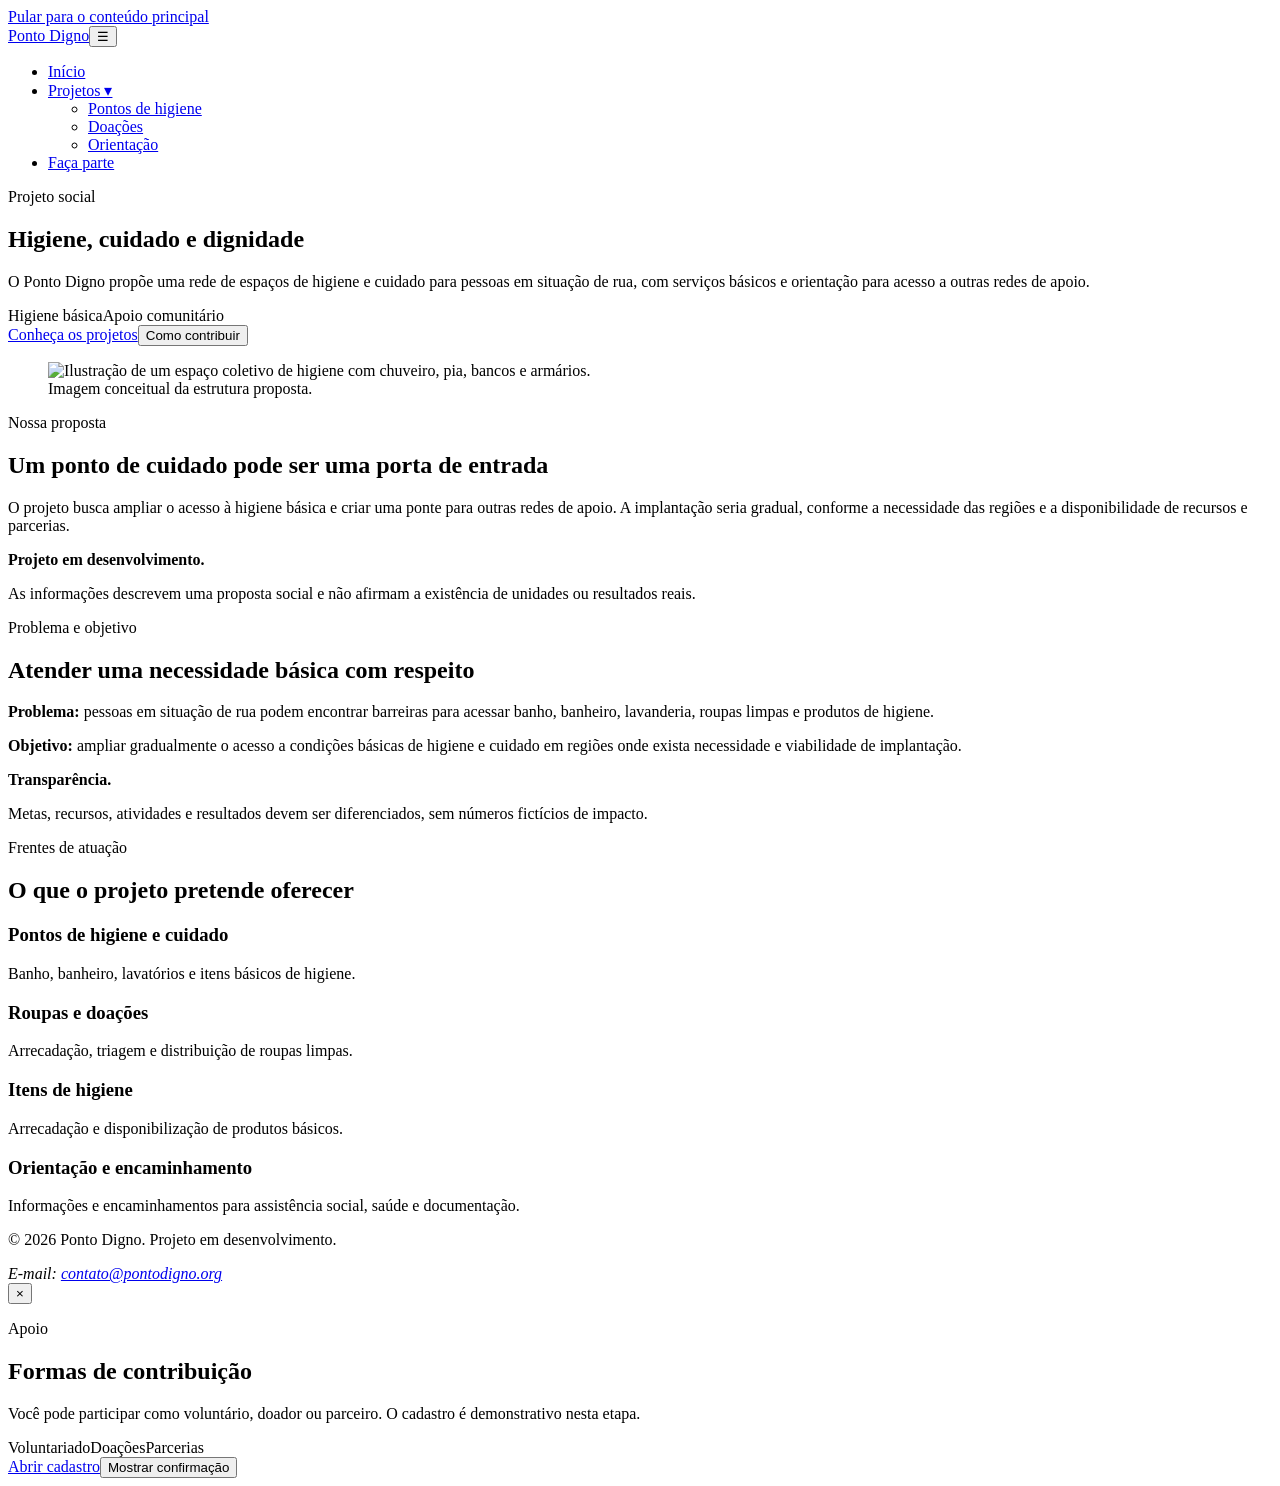
==== docs/index.html @ 2751f0d1 "build: prepara index.html para producao" ====
<!DOCTYPE html><html lang="pt-BR"><head><meta charset="UTF-8"><meta name="viewport" content="width=device-width, initial-scale=1.0"><meta name="description" content="Ponto Digno: proposta de pontos de higiene e cuidado para pessoas em situação de rua."><title>Ponto Digno | Higiene, cuidado e dignidade</title><link rel="stylesheet" href="css/style.min.css"></head><body><a class="skip-link" href="#conteudo-principal">Pular para o conteúdo principal</a><header class="cabecalho"><div class="container cabecalho-conteudo"><a class="logo" href="index.html">Ponto Digno</a><button class="menu-toggle" id="menu-toggle" type="button" aria-controls="menu-principal" aria-expanded="false" aria-label="Abrir menu">☰</button><nav aria-label="Navegação principal"><ul class="menu" id="menu-principal"><li><a href="index.html" aria-current="page">Início</a></li><li class="menu-item-dropdown"><a class="menu-trigger" href="projetos.html">Projetos ▾</a><ul class="submenu"><li><a href="projetos.html#higiene">Pontos de higiene</a></li><li><a href="projetos.html#doacoes">Doações</a></li><li><a href="projetos.html#encaminhamento">Orientação</a></li></ul></li><li><a href="cadastro.html">Faça parte</a></li></ul></nav></div></header><main id="conteudo-principal"><section class="hero"><div class="container grid-12"><div class="hero-copy"><p class="eyebrow">Projeto social</p><h1>Higiene, cuidado e dignidade</h1><p class="lead">O Ponto Digno propõe uma rede de espaços de higiene e cuidado para pessoas em situação de rua, com serviços básicos e orientação para acesso a outras redes de apoio.</p><div class="badges"><span class="badge badge-destaque">Higiene básica</span><span class="badge badge-voluntario">Apoio comunitário</span></div><div class="acoes"><a class="botao" href="projetos.html">Conheça os projetos</a><button class="botao botao-secundario" type="button" data-open-modal>Como contribuir</button></div></div><figure class="hero-media imagem-destaque"><img fetchpriority="high" src="imagens/03_estrutura_ponto.svg" alt="Ilustração de um espaço coletivo de higiene com chuveiro, pia, bancos e armários."><figcaption>Imagem conceitual da estrutura proposta.</figcaption></figure></div></section><section class="secao"><div class="container grid-12"><div class="coluna-8"><p class="eyebrow">Nossa proposta</p><h2>Um ponto de cuidado pode ser uma porta de entrada</h2><p>O projeto busca ampliar o acesso à higiene básica e criar uma ponte para outras redes de apoio. A implantação seria gradual, conforme a necessidade das regiões e a disponibilidade de recursos e parcerias.</p></div><aside class="alerta coluna-4" role="note"><strong>Projeto em desenvolvimento.</strong><p>As informações descrevem uma proposta social e não afirmam a existência de unidades ou resultados reais.</p></aside></div></section><section class="secao"><div class="container grid-12"><div class="coluna-8"><p class="eyebrow">Problema e objetivo</p><h2>Atender uma necessidade básica com respeito</h2><p><strong>Problema:</strong> pessoas em situação de rua podem encontrar barreiras para acessar banho, banheiro, lavanderia, roupas limpas e produtos de higiene.</p><p><strong>Objetivo:</strong> ampliar gradualmente o acesso a condições básicas de higiene e cuidado em regiões onde exista necessidade e viabilidade de implantação.</p></div><aside class="alerta coluna-4" role="note"><strong>Transparência.</strong><p>Metas, recursos, atividades e resultados devem ser diferenciados, sem números fictícios de impacto.</p></aside></div></section><section class="secao secao-clara"><div class="container"><p class="eyebrow">Frentes de atuação</p><h2>O que o projeto pretende oferecer</h2><div class="cards"><article class="card"><h3>Pontos de higiene e cuidado</h3><p>Banho, banheiro, lavatórios e itens básicos de higiene.</p></article><article class="card"><h3>Roupas e doações</h3><p>Arrecadação, triagem e distribuição de roupas limpas.</p></article><article class="card"><h3>Itens de higiene</h3><p>Arrecadação e disponibilização de produtos básicos.</p></article><article class="card"><h3>Orientação e encaminhamento</h3><p>Informações e encaminhamentos para assistência social, saúde e documentação.</p></article></div></div></section></main><footer class="rodape"><div class="container rodape-conteudo"><p>© 2026 Ponto Digno. Projeto em desenvolvimento.</p><address>E-mail: <a href="mailto:contato@pontodigno.org">contato@pontodigno.org</a></address></div></footer><div class="modal-backdrop" id="modal-contribuir" aria-hidden="true"><div class="modal" role="dialog" aria-modal="true" aria-labelledby="modal-titulo" aria-describedby="modal-descricao"><button class="modal-close" id="modal-close" type="button" aria-label="Fechar">×</button><p class="eyebrow">Apoio</p><h2 id="modal-titulo">Formas de contribuição</h2><p id="modal-descricao">Você pode participar como voluntário, doador ou parceiro. O cadastro é demonstrativo nesta etapa.</p><div class="badges"><span class="badge badge-voluntario">Voluntariado</span><span class="badge badge-destaque">Doações</span><span class="badge">Parcerias</span></div><div class="acoes"><a class="botao" href="cadastro.html">Abrir cadastro</a><button class="botao botao-secundario" type="button" data-toast="Obrigado pelo interesse no Ponto Digno.">Mostrar confirmação</button></div></div></div><div class="toast" id="toast" role="status" aria-live="polite"></div><script src="js/storage.min.js"></script><script src="../js/ui.min.js"></script><script src="../js/formulario.min.js"></script><script src="../js/router.min.js"></script><script src="../js/script.min.js"></script></body></html>
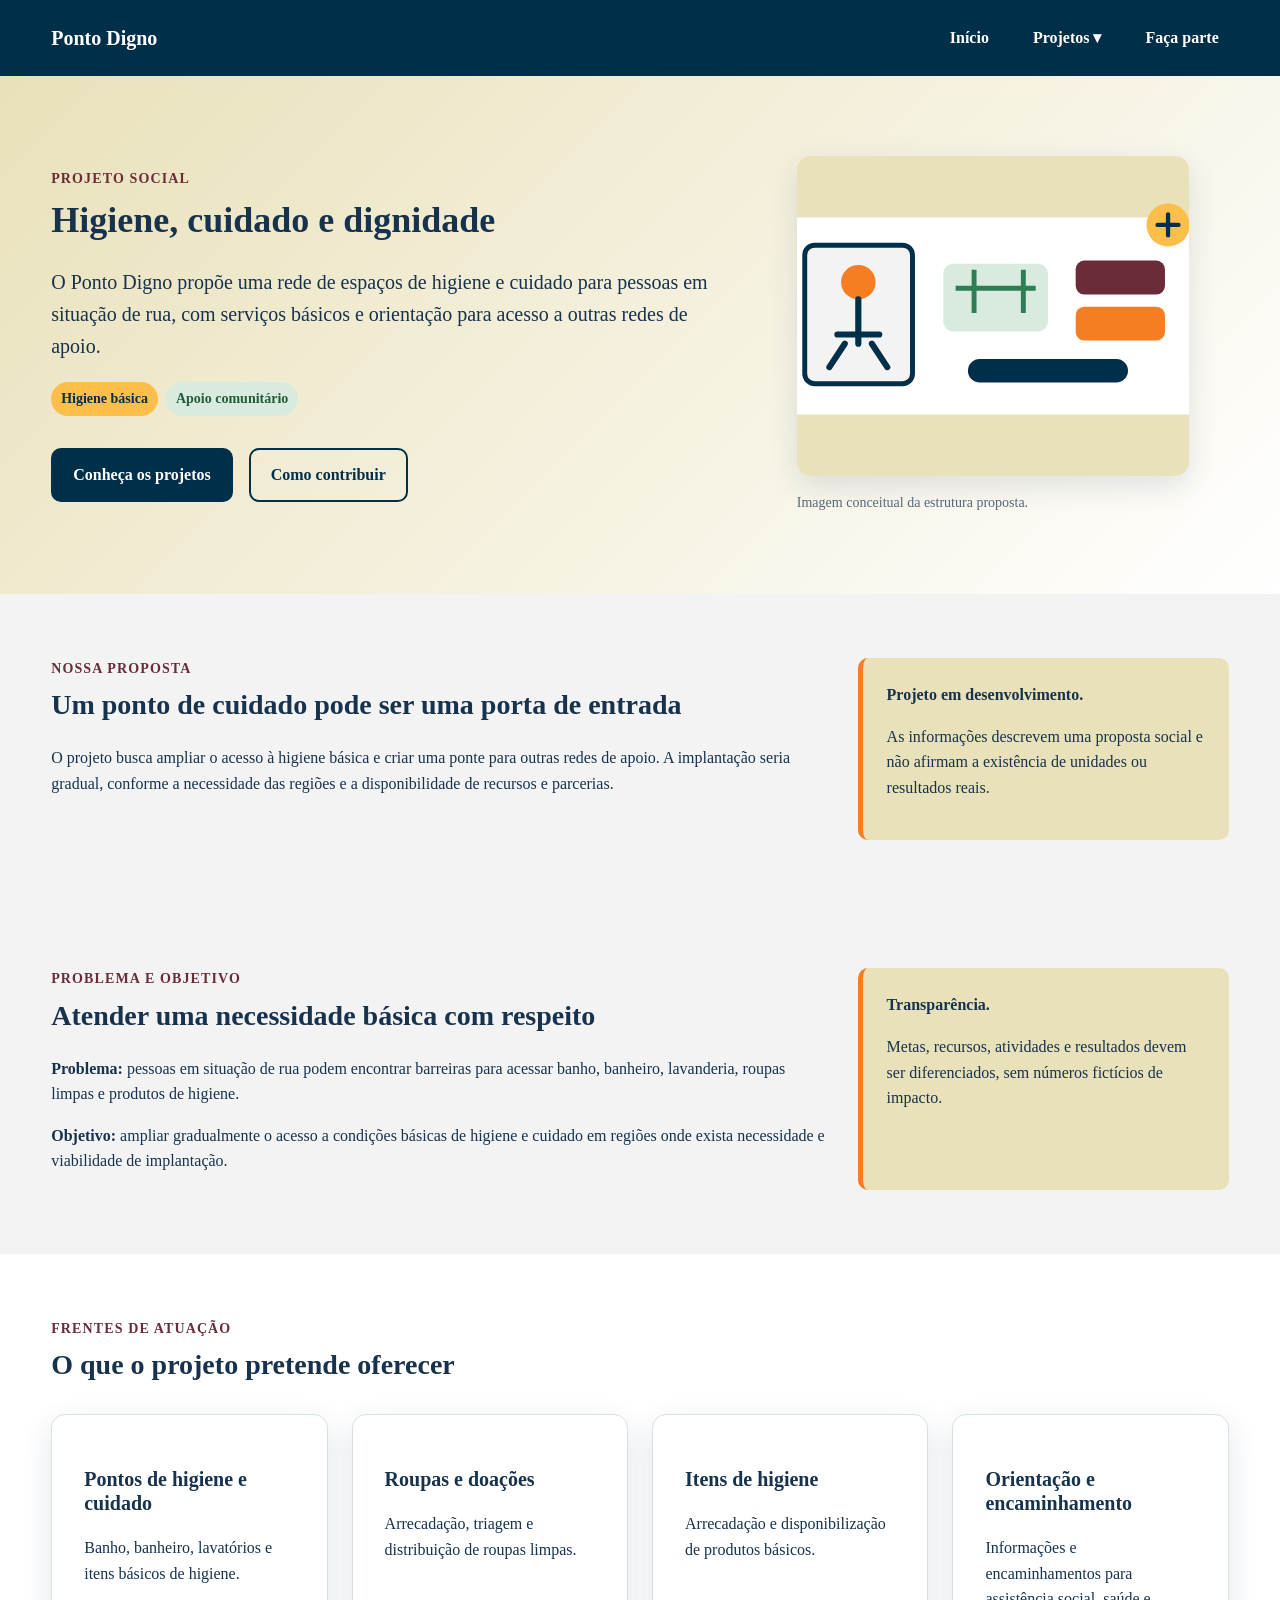
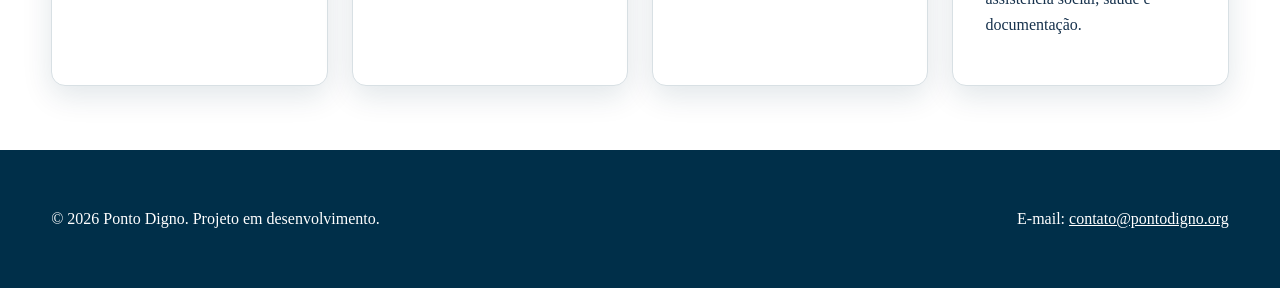
==== commit f9e30883: "fix: corrige scripts da versão publicada" ====
--- a/docs/index.html
+++ b/docs/index.html
@@ -1 +1 @@
-<!DOCTYPE html><html lang="pt-BR"><head><meta charset="UTF-8"><meta name="viewport" content="width=device-width, initial-scale=1.0"><meta name="description" content="Ponto Digno: proposta de pontos de higiene e cuidado para pessoas em situação de rua."><title>Ponto Digno | Higiene, cuidado e dignidade</title><link rel="stylesheet" href="css/style.min.css"></head><body><a class="skip-link" href="#conteudo-principal">Pular para o conteúdo principal</a><header class="cabecalho"><div class="container cabecalho-conteudo"><a class="logo" href="index.html">Ponto Digno</a><button class="menu-toggle" id="menu-toggle" type="button" aria-controls="menu-principal" aria-expanded="false" aria-label="Abrir menu">☰</button><nav aria-label="Navegação principal"><ul class="menu" id="menu-principal"><li><a href="index.html" aria-current="page">Início</a></li><li class="menu-item-dropdown"><a class="menu-trigger" href="projetos.html">Projetos ▾</a><ul class="submenu"><li><a href="projetos.html#higiene">Pontos de higiene</a></li><li><a href="projetos.html#doacoes">Doações</a></li><li><a href="projetos.html#encaminhamento">Orientação</a></li></ul></li><li><a href="cadastro.html">Faça parte</a></li></ul></nav></div></header><main id="conteudo-principal"><section class="hero"><div class="container grid-12"><div class="hero-copy"><p class="eyebrow">Projeto social</p><h1>Higiene, cuidado e dignidade</h1><p class="lead">O Ponto Digno propõe uma rede de espaços de higiene e cuidado para pessoas em situação de rua, com serviços básicos e orientação para acesso a outras redes de apoio.</p><div class="badges"><span class="badge badge-destaque">Higiene básica</span><span class="badge badge-voluntario">Apoio comunitário</span></div><div class="acoes"><a class="botao" href="projetos.html">Conheça os projetos</a><button class="botao botao-secundario" type="button" data-open-modal>Como contribuir</button></div></div><figure class="hero-media imagem-destaque"><img fetchpriority="high" src="imagens/03_estrutura_ponto.svg" alt="Ilustração de um espaço coletivo de higiene com chuveiro, pia, bancos e armários."><figcaption>Imagem conceitual da estrutura proposta.</figcaption></figure></div></section><section class="secao"><div class="container grid-12"><div class="coluna-8"><p class="eyebrow">Nossa proposta</p><h2>Um ponto de cuidado pode ser uma porta de entrada</h2><p>O projeto busca ampliar o acesso à higiene básica e criar uma ponte para outras redes de apoio. A implantação seria gradual, conforme a necessidade das regiões e a disponibilidade de recursos e parcerias.</p></div><aside class="alerta coluna-4" role="note"><strong>Projeto em desenvolvimento.</strong><p>As informações descrevem uma proposta social e não afirmam a existência de unidades ou resultados reais.</p></aside></div></section><section class="secao"><div class="container grid-12"><div class="coluna-8"><p class="eyebrow">Problema e objetivo</p><h2>Atender uma necessidade básica com respeito</h2><p><strong>Problema:</strong> pessoas em situação de rua podem encontrar barreiras para acessar banho, banheiro, lavanderia, roupas limpas e produtos de higiene.</p><p><strong>Objetivo:</strong> ampliar gradualmente o acesso a condições básicas de higiene e cuidado em regiões onde exista necessidade e viabilidade de implantação.</p></div><aside class="alerta coluna-4" role="note"><strong>Transparência.</strong><p>Metas, recursos, atividades e resultados devem ser diferenciados, sem números fictícios de impacto.</p></aside></div></section><section class="secao secao-clara"><div class="container"><p class="eyebrow">Frentes de atuação</p><h2>O que o projeto pretende oferecer</h2><div class="cards"><article class="card"><h3>Pontos de higiene e cuidado</h3><p>Banho, banheiro, lavatórios e itens básicos de higiene.</p></article><article class="card"><h3>Roupas e doações</h3><p>Arrecadação, triagem e distribuição de roupas limpas.</p></article><article class="card"><h3>Itens de higiene</h3><p>Arrecadação e disponibilização de produtos básicos.</p></article><article class="card"><h3>Orientação e encaminhamento</h3><p>Informações e encaminhamentos para assistência social, saúde e documentação.</p></article></div></div></section></main><footer class="rodape"><div class="container rodape-conteudo"><p>© 2026 Ponto Digno. Projeto em desenvolvimento.</p><address>E-mail: <a href="mailto:contato@pontodigno.org">contato@pontodigno.org</a></address></div></footer><div class="modal-backdrop" id="modal-contribuir" aria-hidden="true"><div class="modal" role="dialog" aria-modal="true" aria-labelledby="modal-titulo" aria-describedby="modal-descricao"><button class="modal-close" id="modal-close" type="button" aria-label="Fechar">×</button><p class="eyebrow">Apoio</p><h2 id="modal-titulo">Formas de contribuição</h2><p id="modal-descricao">Você pode participar como voluntário, doador ou parceiro. O cadastro é demonstrativo nesta etapa.</p><div class="badges"><span class="badge badge-voluntario">Voluntariado</span><span class="badge badge-destaque">Doações</span><span class="badge">Parcerias</span></div><div class="acoes"><a class="botao" href="cadastro.html">Abrir cadastro</a><button class="botao botao-secundario" type="button" data-toast="Obrigado pelo interesse no Ponto Digno.">Mostrar confirmação</button></div></div></div><div class="toast" id="toast" role="status" aria-live="polite"></div><script src="js/storage.min.js"></script><script src="../js/ui.min.js"></script><script src="../js/formulario.min.js"></script><script src="../js/router.min.js"></script><script src="../js/script.min.js"></script></body></html>+<!DOCTYPE html><html lang="pt-BR"><head><meta charset="UTF-8"><meta name="viewport" content="width=device-width, initial-scale=1.0"><meta name="description" content="Ponto Digno: proposta de pontos de higiene e cuidado para pessoas em situação de rua."><title>Ponto Digno | Higiene, cuidado e dignidade</title><link rel="stylesheet" href="css/style.min.css"></head><body><a class="skip-link" href="#conteudo-principal">Pular para o conteúdo principal</a><header class="cabecalho"><div class="container cabecalho-conteudo"><a class="logo" href="index.html">Ponto Digno</a><button class="menu-toggle" id="menu-toggle" type="button" aria-controls="menu-principal" aria-expanded="false" aria-label="Abrir menu">☰</button><nav aria-label="Navegação principal"><ul class="menu" id="menu-principal"><li><a href="index.html" aria-current="page">Início</a></li><li class="menu-item-dropdown"><a class="menu-trigger" href="projetos.html">Projetos ▾</a><ul class="submenu"><li><a href="projetos.html#higiene">Pontos de higiene</a></li><li><a href="projetos.html#doacoes">Doações</a></li><li><a href="projetos.html#encaminhamento">Orientação</a></li></ul></li><li><a href="cadastro.html">Faça parte</a></li></ul></nav></div></header><main id="conteudo-principal"><section class="hero"><div class="container grid-12"><div class="hero-copy"><p class="eyebrow">Projeto social</p><h1>Higiene, cuidado e dignidade</h1><p class="lead">O Ponto Digno propõe uma rede de espaços de higiene e cuidado para pessoas em situação de rua, com serviços básicos e orientação para acesso a outras redes de apoio.</p><div class="badges"><span class="badge badge-destaque">Higiene básica</span><span class="badge badge-voluntario">Apoio comunitário</span></div><div class="acoes"><a class="botao" href="projetos.html">Conheça os projetos</a><button class="botao botao-secundario" type="button" data-open-modal>Como contribuir</button></div></div><figure class="hero-media imagem-destaque"><img fetchpriority="high" src="imagens/03_estrutura_ponto.svg" alt="Ilustração de um espaço coletivo de higiene com chuveiro, pia, bancos e armários."><figcaption>Imagem conceitual da estrutura proposta.</figcaption></figure></div></section><section class="secao"><div class="container grid-12"><div class="coluna-8"><p class="eyebrow">Nossa proposta</p><h2>Um ponto de cuidado pode ser uma porta de entrada</h2><p>O projeto busca ampliar o acesso à higiene básica e criar uma ponte para outras redes de apoio. A implantação seria gradual, conforme a necessidade das regiões e a disponibilidade de recursos e parcerias.</p></div><aside class="alerta coluna-4" role="note"><strong>Projeto em desenvolvimento.</strong><p>As informações descrevem uma proposta social e não afirmam a existência de unidades ou resultados reais.</p></aside></div></section><section class="secao"><div class="container grid-12"><div class="coluna-8"><p class="eyebrow">Problema e objetivo</p><h2>Atender uma necessidade básica com respeito</h2><p><strong>Problema:</strong> pessoas em situação de rua podem encontrar barreiras para acessar banho, banheiro, lavanderia, roupas limpas e produtos de higiene.</p><p><strong>Objetivo:</strong> ampliar gradualmente o acesso a condições básicas de higiene e cuidado em regiões onde exista necessidade e viabilidade de implantação.</p></div><aside class="alerta coluna-4" role="note"><strong>Transparência.</strong><p>Metas, recursos, atividades e resultados devem ser diferenciados, sem números fictícios de impacto.</p></aside></div></section><section class="secao secao-clara"><div class="container"><p class="eyebrow">Frentes de atuação</p><h2>O que o projeto pretende oferecer</h2><div class="cards"><article class="card"><h3>Pontos de higiene e cuidado</h3><p>Banho, banheiro, lavatórios e itens básicos de higiene.</p></article><article class="card"><h3>Roupas e doações</h3><p>Arrecadação, triagem e distribuição de roupas limpas.</p></article><article class="card"><h3>Itens de higiene</h3><p>Arrecadação e disponibilização de produtos básicos.</p></article><article class="card"><h3>Orientação e encaminhamento</h3><p>Informações e encaminhamentos para assistência social, saúde e documentação.</p></article></div></div></section></main><footer class="rodape"><div class="container rodape-conteudo"><p>© 2026 Ponto Digno. Projeto em desenvolvimento.</p><address>E-mail: <a href="mailto:contato@pontodigno.org">contato@pontodigno.org</a></address></div></footer><div class="modal-backdrop" id="modal-contribuir" aria-hidden="true"><div class="modal" role="dialog" aria-modal="true" aria-labelledby="modal-titulo" aria-describedby="modal-descricao"><button class="modal-close" id="modal-close" type="button" aria-label="Fechar">×</button><p class="eyebrow">Apoio</p><h2 id="modal-titulo">Formas de contribuição</h2><p id="modal-descricao">Você pode participar como voluntário, doador ou parceiro. O cadastro é demonstrativo nesta etapa.</p><div class="badges"><span class="badge badge-voluntario">Voluntariado</span><span class="badge badge-destaque">Doações</span><span class="badge">Parcerias</span></div><div class="acoes"><a class="botao" href="cadastro.html">Abrir cadastro</a><button class="botao botao-secundario" type="button" data-toast="Obrigado pelo interesse no Ponto Digno.">Mostrar confirmação</button></div></div></div><div class="toast" id="toast" role="status" aria-live="polite"></div><script src="js/storage.min.js"></script><script src="js/ui.min.js"></script><script src="js/formulario.min.js"></script><script src="js/router.min.js"></script><script src="js/script.min.js"></script></body></html>
--- a/docs/css/style.min.css
+++ b/docs/css/style.min.css
@@ -0,0 +1 @@
+.skip-link{position:absolute;left:8px;top:-48px;z-index:200;padding:10px 14px;background:var(--cor-amarelo);color:var(--cor-azul);font-weight:800;text-decoration:none;border-radius:8px}.skip-link:focus{top:8px}:root{--cor-azul:#002F49;--cor-vinho:#6A2C39;--cor-vermelho:#D62A28;--cor-laranja:#F67D22;--cor-amarelo:#FDBE4A;--cor-creme:#E9E1BA;--cor-branco:#FFFFFF;--cor-cinza:#F3F3F3;--cor-texto:#17324D;--cor-sucesso:#2F7D55;--fonte-xs:14px;--fonte-sm:16px;--fonte-md:20px;--fonte-lg:28px;--fonte-xl:36px;--espaco-1:8px;--espaco-2:16px;--espaco-3:24px;--espaco-4:32px;--espaco-5:40px;--espaco-6:48px;--espaco-7:64px;--raio:14px;--sombra:0 10px 30px rgba(0,47,73,.12);--transicao:180ms ease}*{box-sizing:border-box}html{scroll-behavior:smooth}body{margin:0;font-family:"Times New Roman",Times,serif;line-height:1.6;color:var(--cor-texto);background:var(--cor-cinza)}img{max-width:100%;height:auto}a{color:inherit}button,input,select,textarea{font:inherit}.container{width:min(1180px,92%);margin-inline:auto}.grid-12{display:grid;grid-template-columns:repeat(12,minmax(0,1fr));gap:var(--espaco-4)}.coluna-8{grid-column:span 8}.coluna-4{grid-column:span 4}.cabecalho{position:sticky;top:0;z-index:50;background:var(--cor-azul);color:var(--cor-branco)}.cabecalho-conteudo{min-height:76px;display:flex;justify-content:space-between;align-items:center;gap:var(--espaco-3)}.logo{color:var(--cor-branco);text-decoration:none;font-size:var(--fonte-md);font-weight:800;white-space:nowrap}.menu-toggle{display:none;border:2px solid var(--cor-creme);background:transparent;color:var(--cor-branco);padding:9px 11px;border-radius:10px}.menu-toggle:focus-visible{outline:3px solid var(--cor-amarelo);outline-offset:2px}.menu{display:flex;align-items:center;gap:var(--espaco-3);list-style:none;margin:0;padding:0}.menu>li{position:relative}.menu a,.menu-trigger{display:block;color:var(--cor-branco);text-decoration:none;font-weight:700;padding:8px 10px;border-radius:8px}.menu a:hover,.menu a:focus-visible,.menu-trigger:hover,.menu-trigger:focus-visible{background:rgba(255,255,255,.12)}.submenu{position:absolute;top:calc(100%+8px);left:0;min-width:230px;padding:10px;list-style:none;background:var(--cor-branco);color:var(--cor-texto);border-radius:12px;box-shadow:var(--sombra);opacity:0;visibility:hidden;transform:translateY(-8px);transition:opacity var(--transicao),transform var(--transicao),visibility var(--transicao)}.submenu a{color:var(--cor-texto)}.menu-item-dropdown:hover .submenu,.menu-item-dropdown:focus-within .submenu{opacity:1;visibility:visible;transform:translateY(0)}.hero{padding:var(--espaco-7) 0;background:linear-gradient(135deg,var(--cor-creme),var(--cor-branco))}.hero-copy{grid-column:span 7;align-self:center}.hero-media{grid-column:span 5}.imagem-destaque img{width:100%;min-height:320px;object-fit:cover;border-radius:var(--raio);box-shadow:var(--sombra)}.imagem-destaque figcaption{margin-top:8px;color:#52697b;font-size:var(--fonte-xs)}.eyebrow{margin:0 0 var(--espaco-1);font-size:var(--fonte-xs);font-weight:800;letter-spacing:.08em;text-transform:uppercase;color:var(--cor-vinho)}h1,h2,h3{line-height:1.2}h1{margin:0 0 var(--espaco-3);font-size:var(--fonte-xl)}h2{font-size:var(--fonte-lg);margin-top:0}h3{font-size:var(--fonte-md)}.lead{font-size:var(--fonte-md);max-width:680px}.secao{padding:var(--espaco-7) 0}.secao-clara{background:var(--cor-branco)}.acoes{display:flex;flex-wrap:wrap;gap:var(--espaco-2);align-items:center;margin-top:var(--espaco-4)}.botao{display:inline-flex;justify-content:center;align-items:center;gap:var(--espaco-1);border:2px solid var(--cor-azul);border-radius:10px;padding:12px 20px;background:var(--cor-azul);color:var(--cor-branco);text-decoration:none;font-weight:800;cursor:pointer;transition:transform var(--transicao),background var(--transicao),box-shadow var(--transicao)}.botao:hover{background:var(--cor-vinho);border-color:var(--cor-vinho);transform:translateY(-1px);box-shadow:0 8px 18px rgba(106,44,57,.18)}.botao:focus-visible{outline:3px solid var(--cor-amarelo);outline-offset:3px}.botao-secundario{background:transparent;color:var(--cor-azul)}.botao-secundario:hover{color:var(--cor-branco)}.alerta{padding:var(--espaco-3);border-left:5px solid var(--cor-laranja);background:var(--cor-creme);border-radius:10px}.badges{display:flex;flex-wrap:wrap;gap:var(--espaco-1)}.badge{display:inline-flex;align-items:center;border-radius:999px;padding:6px 10px;background:#e7eef2;color:var(--cor-azul);font-size:var(--fonte-xs);font-weight:800}.badge-destaque{background:var(--cor-amarelo)}.badge-voluntario{background:#d9ebdf;color:#215c3b}.cards{display:flex;flex-wrap:wrap;gap:var(--espaco-3);margin-top:var(--espaco-4)}.card{flex:1 1 240px;padding:var(--espaco-4);background:var(--cor-branco);border:1px solid #d8e0e4;border-radius:var(--raio);box-shadow:var(--sombra)}.projetos-grid{display:flex;flex-wrap:wrap;gap:var(--espaco-3);margin-top:var(--espaco-5)}.projeto-card{flex:1 1 340px;padding:0;overflow:hidden}.projeto-card img{display:block;width:100%;height:220px;object-fit:cover;background:var(--cor-creme)}.projeto-conteudo{padding:var(--espaco-4)}.formulario-container{max-width:900px}.formulario-container form{margin-top:var(--espaco-4)}fieldset{margin:0 0 var(--espaco-3);padding:var(--espaco-3);border:1px solid #cfd9de;border-radius:var(--raio);background:var(--cor-branco)}legend{padding:0 var(--espaco-1);font-weight:800}.opcoes{display:flex;flex-wrap:wrap;gap:var(--espaco-3)}.opcoes label{display:inline-flex;align-items:center;gap:8px}.campos-grid{display:grid;grid-template-columns:repeat(2,minmax(0,1fr));gap:var(--espaco-3)}.campo{display:flex;flex-direction:column;gap:6px}.campo label{font-weight:800;font-size:var(--fonte-sm)}.campo input,.campo select{width:100%;padding:11px 12px;border:1px solid #bdcbd2;border-radius:9px;background:#fff;color:var(--cor-texto)}.campo input:focus,.campo select:focus{outline:none;border-color:var(--cor-azul);box-shadow:0 0 0 3px rgba(0,47,73,.12)}.campo input:invalid:not(:placeholder-shown){border-color:var(--cor-vermelho)}.campo input:valid{border-color:var(--cor-sucesso)}.mensagem{min-height:28px;margin:var(--espaco-2) 0 0;font-weight:800}.mensagem.sucesso{color:var(--cor-sucesso)}.rodape{padding:var(--espaco-5) 0;background:var(--cor-azul);color:var(--cor-branco)}.rodape-conteudo{display:flex;justify-content:space-between;align-items:center;gap:var(--espaco-3)}.rodape address{font-style:normal}.modal-backdrop{position:fixed;inset:0;z-index:100;display:none;place-items:center;padding:var(--espaco-3);background:rgba(0,47,73,.72)}.modal-backdrop.aberto{display:grid}.modal{width:min(620px,100%);padding:var(--espaco-5);background:var(--cor-branco);border-radius:var(--raio);box-shadow:0 24px 60px rgba(0,0,0,.25);position:relative}.modal-close{position:absolute;top:14px;right:14px;border:0;background:transparent;font-size:28px;cursor:pointer;color:var(--cor-azul)}.modal-close:focus-visible{outline:3px solid var(--cor-amarelo)}.toast{position:fixed;right:24px;bottom:24px;z-index:120;max-width:min(420px,calc(100% - 48px));padding:14px 18px;border-radius:10px;background:var(--cor-azul);color:var(--cor-branco);box-shadow:var(--sombra);opacity:0;transform:translateY(16px);pointer-events:none;transition:opacity var(--transicao),transform var(--transicao)}.toast.visivel{opacity:1;transform:translateY(0)}@media(max-width:800px){.menu-toggle{display:block}.cabecalho nav{display:none;position:absolute;top:76px;left:0;width:100%;padding:12px 4%;background:var(--cor-azul)}.cabecalho nav.aberto{display:block}.menu{flex-direction:column;align-items:stretch;gap:4px}.menu a{width:100%}.submenu{position:static;display:none;opacity:1;visibility:visible;transform:none;background:rgba(255,255,255,.08);box-shadow:none}.menu-item-dropdown:hover .submenu,.menu-item-dropdown:focus-within .submenu{display:block}.grid-12{grid-template-columns:1fr}.hero-copy,.hero-media,.coluna-8,.coluna-4{grid-column:auto}.campos-grid{grid-template-columns:1fr}.rodape-conteudo{flex-direction:column;align-items:flex-start}}@media(max-width:480px){:root{--fonte-xl:30px;--fonte-lg:24px}.container{width:min(100% - 24px,1180px)}.acoes .botao{width:100%}.projeto-card{flex-basis:100%}}@media(prefers-reduced-motion:reduce){html{scroll-behavior:auto}*,*::before,*::after{transition-duration:.01ms!important}}a:focus-visible{outline:3px solid var(--cor-amarelo);outline-offset:3px}
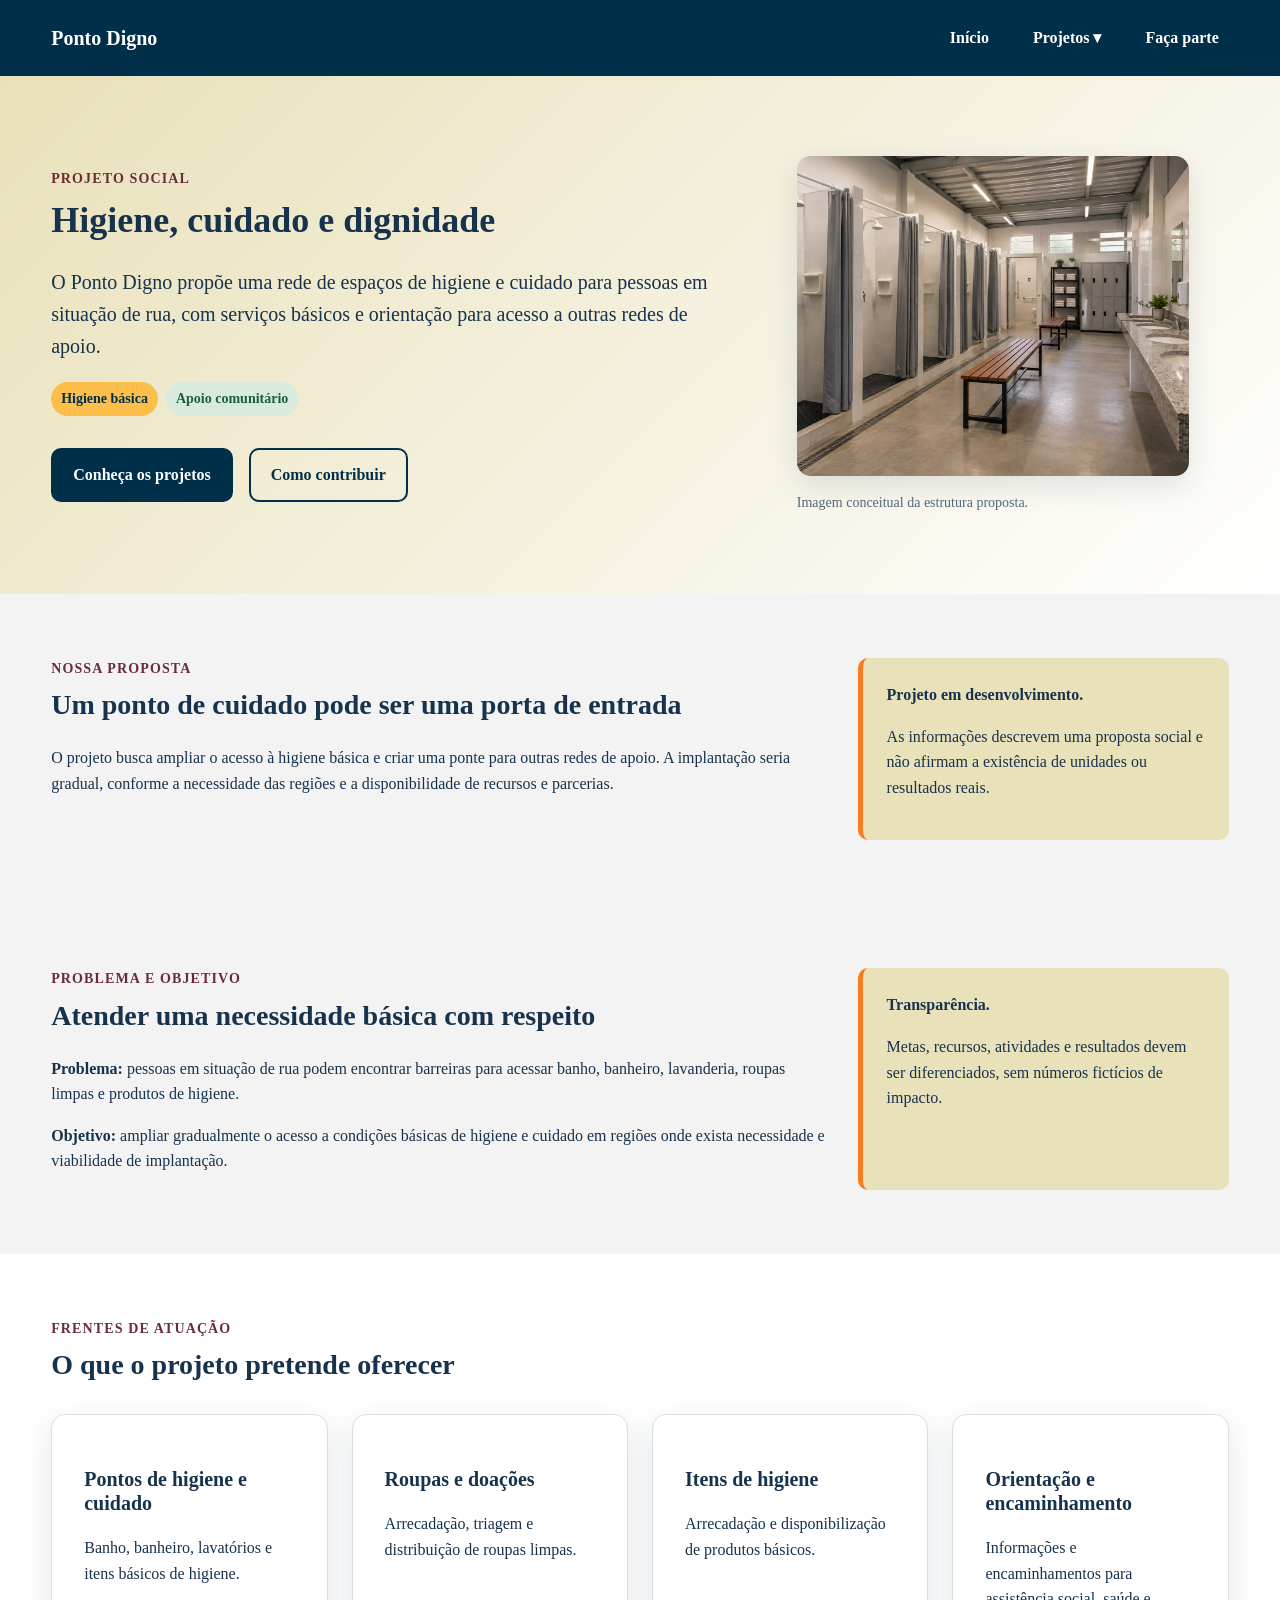
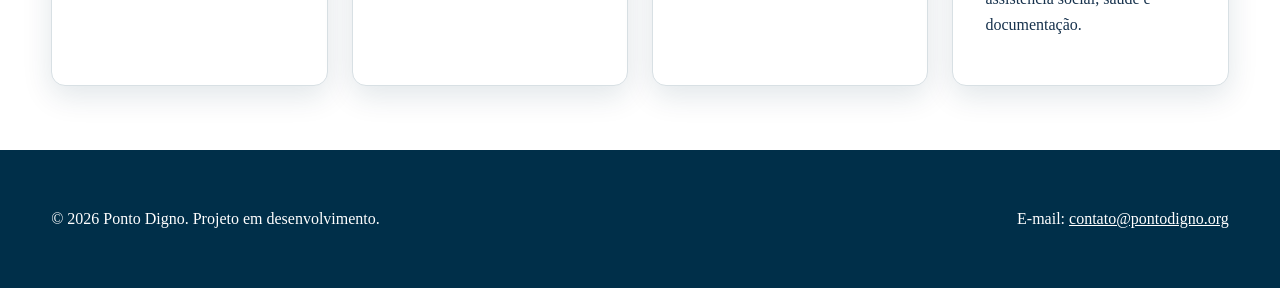
==== commit e04dbfe9: "fix: atualiza imagens da versão publicada" ====
--- a/docs/index.html
+++ b/docs/index.html
@@ -1 +1 @@
-<!DOCTYPE html><html lang="pt-BR"><head><meta charset="UTF-8"><meta name="viewport" content="width=device-width, initial-scale=1.0"><meta name="description" content="Ponto Digno: proposta de pontos de higiene e cuidado para pessoas em situação de rua."><title>Ponto Digno | Higiene, cuidado e dignidade</title><link rel="stylesheet" href="css/style.min.css"></head><body><a class="skip-link" href="#conteudo-principal">Pular para o conteúdo principal</a><header class="cabecalho"><div class="container cabecalho-conteudo"><a class="logo" href="index.html">Ponto Digno</a><button class="menu-toggle" id="menu-toggle" type="button" aria-controls="menu-principal" aria-expanded="false" aria-label="Abrir menu">☰</button><nav aria-label="Navegação principal"><ul class="menu" id="menu-principal"><li><a href="index.html" aria-current="page">Início</a></li><li class="menu-item-dropdown"><a class="menu-trigger" href="projetos.html">Projetos ▾</a><ul class="submenu"><li><a href="projetos.html#higiene">Pontos de higiene</a></li><li><a href="projetos.html#doacoes">Doações</a></li><li><a href="projetos.html#encaminhamento">Orientação</a></li></ul></li><li><a href="cadastro.html">Faça parte</a></li></ul></nav></div></header><main id="conteudo-principal"><section class="hero"><div class="container grid-12"><div class="hero-copy"><p class="eyebrow">Projeto social</p><h1>Higiene, cuidado e dignidade</h1><p class="lead">O Ponto Digno propõe uma rede de espaços de higiene e cuidado para pessoas em situação de rua, com serviços básicos e orientação para acesso a outras redes de apoio.</p><div class="badges"><span class="badge badge-destaque">Higiene básica</span><span class="badge badge-voluntario">Apoio comunitário</span></div><div class="acoes"><a class="botao" href="projetos.html">Conheça os projetos</a><button class="botao botao-secundario" type="button" data-open-modal>Como contribuir</button></div></div><figure class="hero-media imagem-destaque"><img fetchpriority="high" src="imagens/03_estrutura_ponto.svg" alt="Ilustração de um espaço coletivo de higiene com chuveiro, pia, bancos e armários."><figcaption>Imagem conceitual da estrutura proposta.</figcaption></figure></div></section><section class="secao"><div class="container grid-12"><div class="coluna-8"><p class="eyebrow">Nossa proposta</p><h2>Um ponto de cuidado pode ser uma porta de entrada</h2><p>O projeto busca ampliar o acesso à higiene básica e criar uma ponte para outras redes de apoio. A implantação seria gradual, conforme a necessidade das regiões e a disponibilidade de recursos e parcerias.</p></div><aside class="alerta coluna-4" role="note"><strong>Projeto em desenvolvimento.</strong><p>As informações descrevem uma proposta social e não afirmam a existência de unidades ou resultados reais.</p></aside></div></section><section class="secao"><div class="container grid-12"><div class="coluna-8"><p class="eyebrow">Problema e objetivo</p><h2>Atender uma necessidade básica com respeito</h2><p><strong>Problema:</strong> pessoas em situação de rua podem encontrar barreiras para acessar banho, banheiro, lavanderia, roupas limpas e produtos de higiene.</p><p><strong>Objetivo:</strong> ampliar gradualmente o acesso a condições básicas de higiene e cuidado em regiões onde exista necessidade e viabilidade de implantação.</p></div><aside class="alerta coluna-4" role="note"><strong>Transparência.</strong><p>Metas, recursos, atividades e resultados devem ser diferenciados, sem números fictícios de impacto.</p></aside></div></section><section class="secao secao-clara"><div class="container"><p class="eyebrow">Frentes de atuação</p><h2>O que o projeto pretende oferecer</h2><div class="cards"><article class="card"><h3>Pontos de higiene e cuidado</h3><p>Banho, banheiro, lavatórios e itens básicos de higiene.</p></article><article class="card"><h3>Roupas e doações</h3><p>Arrecadação, triagem e distribuição de roupas limpas.</p></article><article class="card"><h3>Itens de higiene</h3><p>Arrecadação e disponibilização de produtos básicos.</p></article><article class="card"><h3>Orientação e encaminhamento</h3><p>Informações e encaminhamentos para assistência social, saúde e documentação.</p></article></div></div></section></main><footer class="rodape"><div class="container rodape-conteudo"><p>© 2026 Ponto Digno. Projeto em desenvolvimento.</p><address>E-mail: <a href="mailto:contato@pontodigno.org">contato@pontodigno.org</a></address></div></footer><div class="modal-backdrop" id="modal-contribuir" aria-hidden="true"><div class="modal" role="dialog" aria-modal="true" aria-labelledby="modal-titulo" aria-describedby="modal-descricao"><button class="modal-close" id="modal-close" type="button" aria-label="Fechar">×</button><p class="eyebrow">Apoio</p><h2 id="modal-titulo">Formas de contribuição</h2><p id="modal-descricao">Você pode participar como voluntário, doador ou parceiro. O cadastro é demonstrativo nesta etapa.</p><div class="badges"><span class="badge badge-voluntario">Voluntariado</span><span class="badge badge-destaque">Doações</span><span class="badge">Parcerias</span></div><div class="acoes"><a class="botao" href="cadastro.html">Abrir cadastro</a><button class="botao botao-secundario" type="button" data-toast="Obrigado pelo interesse no Ponto Digno.">Mostrar confirmação</button></div></div></div><div class="toast" id="toast" role="status" aria-live="polite"></div><script src="js/storage.min.js"></script><script src="js/ui.min.js"></script><script src="js/formulario.min.js"></script><script src="js/router.min.js"></script><script src="js/script.min.js"></script></body></html>+<!DOCTYPE html><html lang="pt-BR"><head><meta charset="UTF-8"><meta name="viewport" content="width=device-width, initial-scale=1.0"><meta name="description" content="Ponto Digno: proposta de pontos de higiene e cuidado para pessoas em situação de rua."><title>Ponto Digno | Higiene, cuidado e dignidade</title><link rel="stylesheet" href="css/style.min.css"></head><body><a class="skip-link" href="#conteudo-principal">Pular para o conteúdo principal</a><header class="cabecalho"><div class="container cabecalho-conteudo"><a class="logo" href="index.html">Ponto Digno</a><button class="menu-toggle" id="menu-toggle" type="button" aria-controls="menu-principal" aria-expanded="false" aria-label="Abrir menu">☰</button><nav aria-label="Navegação principal"><ul class="menu" id="menu-principal"><li><a href="index.html" aria-current="page">Início</a></li><li class="menu-item-dropdown"><a class="menu-trigger" href="projetos.html">Projetos ▾</a><ul class="submenu"><li><a href="projetos.html#higiene">Pontos de higiene</a></li><li><a href="projetos.html#doacoes">Doações</a></li><li><a href="projetos.html#encaminhamento">Orientação</a></li></ul></li><li><a href="cadastro.html">Faça parte</a></li></ul></nav></div></header><main id="conteudo-principal"><section class="hero"><div class="container grid-12"><div class="hero-copy"><p class="eyebrow">Projeto social</p><h1>Higiene, cuidado e dignidade</h1><p class="lead">O Ponto Digno propõe uma rede de espaços de higiene e cuidado para pessoas em situação de rua, com serviços básicos e orientação para acesso a outras redes de apoio.</p><div class="badges"><span class="badge badge-destaque">Higiene básica</span><span class="badge badge-voluntario">Apoio comunitário</span></div><div class="acoes"><a class="botao" href="projetos.html">Conheça os projetos</a><button class="botao botao-secundario" type="button" data-open-modal onclick="window.PontoDignoUI ? window.PontoDignoUI.abrirModal(this) : document.querySelector('#modal-contribuir').classList.add('aberto')">Como contribuir</button></div></div><figure class="hero-media imagem-destaque"><img fetchpriority="high" src="imagens/03_estrutura_ponto.jpg" alt="Ilustração de um espaço coletivo de higiene com chuveiro, pia, bancos e armários."><figcaption>Imagem conceitual da estrutura proposta.</figcaption></figure></div></section><section class="secao"><div class="container grid-12"><div class="coluna-8"><p class="eyebrow">Nossa proposta</p><h2>Um ponto de cuidado pode ser uma porta de entrada</h2><p>O projeto busca ampliar o acesso à higiene básica e criar uma ponte para outras redes de apoio. A implantação seria gradual, conforme a necessidade das regiões e a disponibilidade de recursos e parcerias.</p></div><aside class="alerta coluna-4" role="note"><strong>Projeto em desenvolvimento.</strong><p>As informações descrevem uma proposta social e não afirmam a existência de unidades ou resultados reais.</p></aside></div></section><section class="secao"><div class="container grid-12"><div class="coluna-8"><p class="eyebrow">Problema e objetivo</p><h2>Atender uma necessidade básica com respeito</h2><p><strong>Problema:</strong> pessoas em situação de rua podem encontrar barreiras para acessar banho, banheiro, lavanderia, roupas limpas e produtos de higiene.</p><p><strong>Objetivo:</strong> ampliar gradualmente o acesso a condições básicas de higiene e cuidado em regiões onde exista necessidade e viabilidade de implantação.</p></div><aside class="alerta coluna-4" role="note"><strong>Transparência.</strong><p>Metas, recursos, atividades e resultados devem ser diferenciados, sem números fictícios de impacto.</p></aside></div></section><section class="secao secao-clara"><div class="container"><p class="eyebrow">Frentes de atuação</p><h2>O que o projeto pretende oferecer</h2><div class="cards"><article class="card"><h3>Pontos de higiene e cuidado</h3><p>Banho, banheiro, lavatórios e itens básicos de higiene.</p></article><article class="card"><h3>Roupas e doações</h3><p>Arrecadação, triagem e distribuição de roupas limpas.</p></article><article class="card"><h3>Itens de higiene</h3><p>Arrecadação e disponibilização de produtos básicos.</p></article><article class="card"><h3>Orientação e encaminhamento</h3><p>Informações e encaminhamentos para assistência social, saúde e documentação.</p></article></div></div></section></main><footer class="rodape"><div class="container rodape-conteudo"><p>© 2026 Ponto Digno. Projeto em desenvolvimento.</p><address>E-mail: <a href="mailto:contato@pontodigno.org">contato@pontodigno.org</a></address></div></footer><div class="modal-backdrop" id="modal-contribuir" aria-hidden="true"><div class="modal" role="dialog" aria-modal="true" aria-labelledby="modal-titulo" aria-describedby="modal-descricao"><button class="modal-close" id="modal-close" type="button" aria-label="Fechar" onclick="window.PontoDignoUI ? window.PontoDignoUI.fecharModal() : document.querySelector('#modal-contribuir').classList.remove('aberto')">×</button><p class="eyebrow">Apoio</p><h2 id="modal-titulo">Formas de contribuição</h2><p id="modal-descricao">Você pode participar como voluntário, doador ou parceiro. O cadastro é demonstrativo nesta etapa.</p><div class="badges"><span class="badge badge-voluntario">Voluntariado</span><span class="badge badge-destaque">Doações</span><span class="badge">Parcerias</span></div><div class="acoes"><a class="botao" href="cadastro.html">Abrir cadastro</a><button class="botao botao-secundario" type="button" data-toast="Obrigado pelo interesse no Ponto Digno." onclick="window.PontoDignoUI ? window.PontoDignoUI.mostrarToast(this.getAttribute('data-toast')) : (document.querySelector('#toast').textContent=this.getAttribute('data-toast'), document.querySelector('#toast').classList.add('visivel'))">Mostrar confirmação</button></div></div></div><div class="toast" id="toast" role="status" aria-live="polite"></div><script src="js/storage.min.js"></script><script src="js/ui.min.js"></script><script src="js/formulario.min.js"></script><script src="js/router.min.js"></script><script src="js/script.min.js"></script></body></html>
